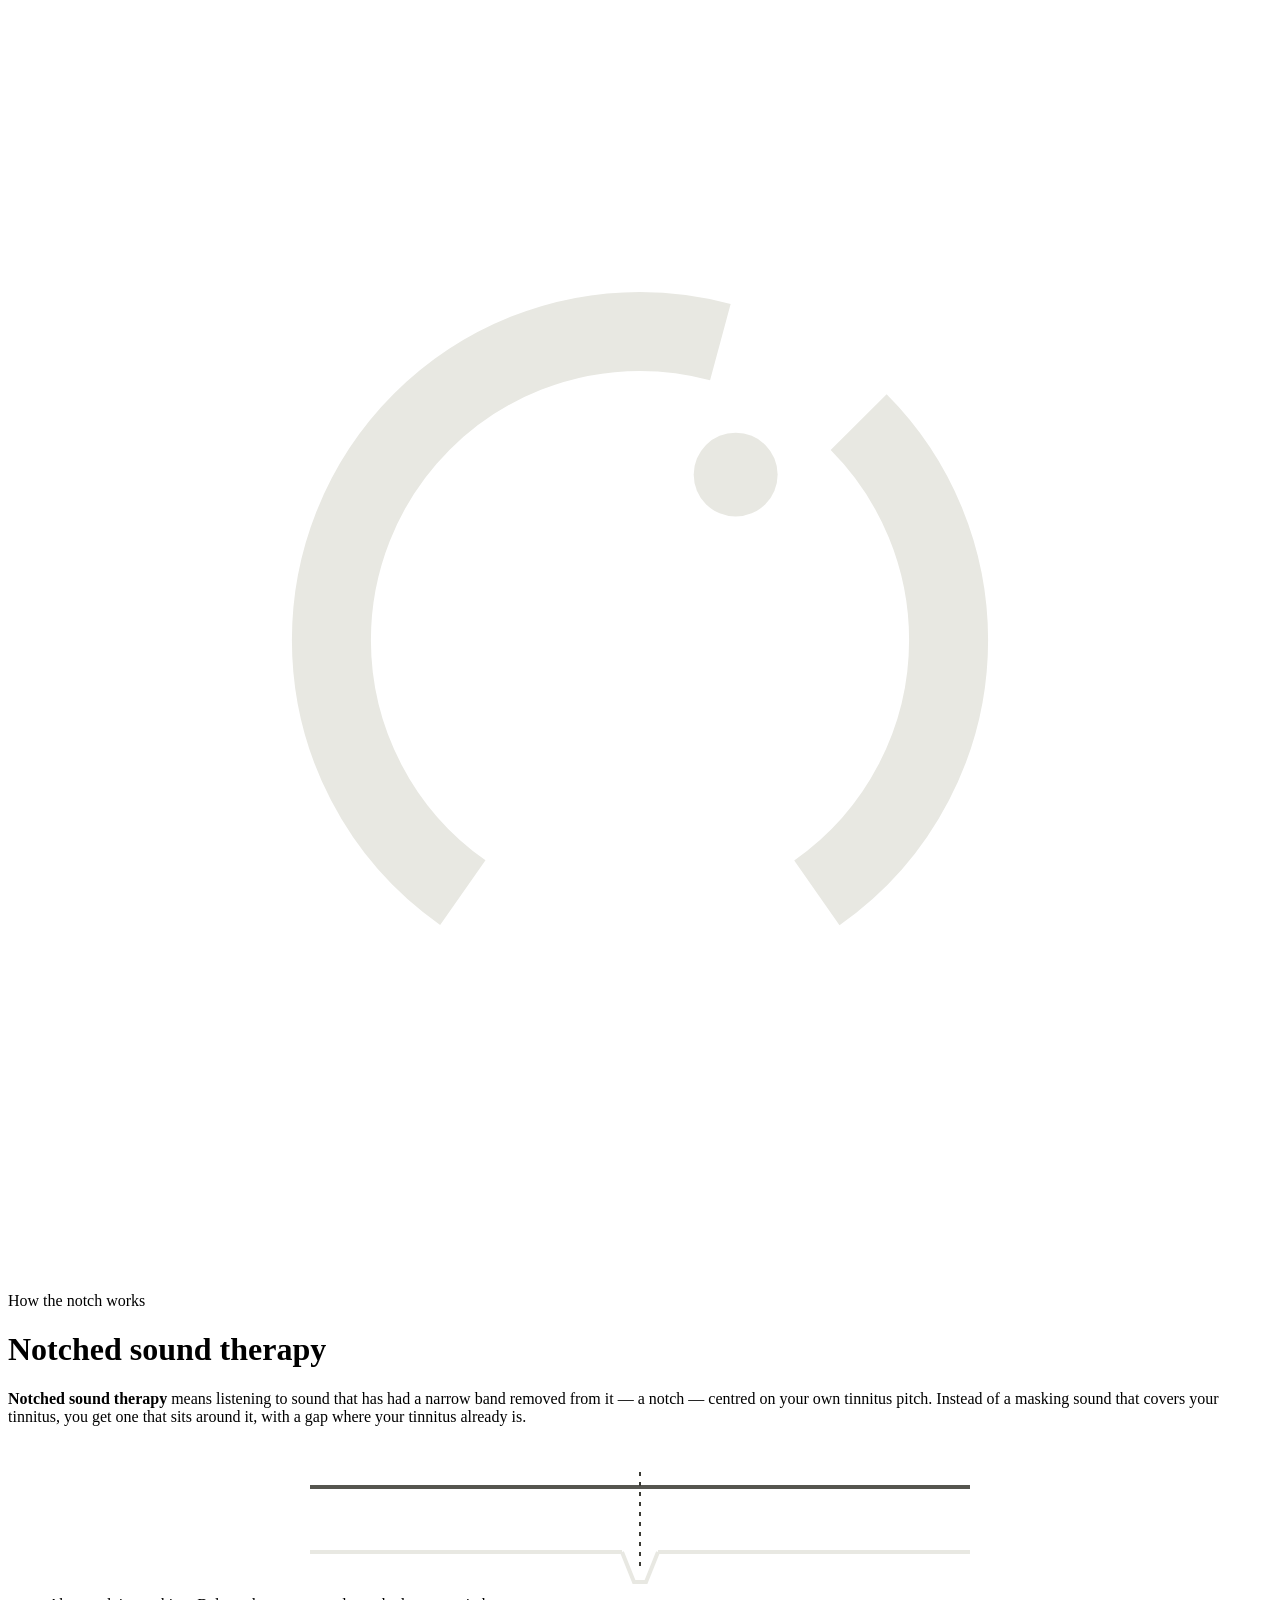
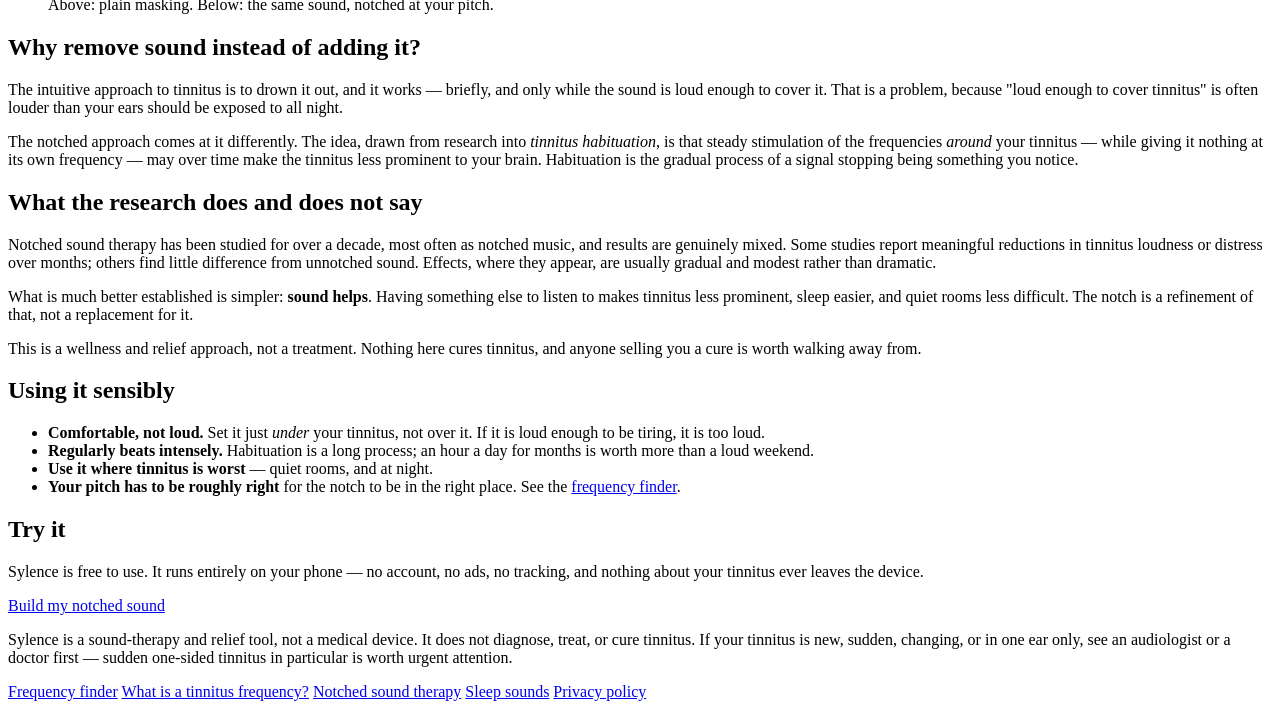
==== notched-sound-therapy/index.html @ 57c47a02 "Add four landing pages, and restyle the site to NUL Long-term organic acquisition outside Google Pla" ====
<!DOCTYPE html>
<html lang="en">
<head>
<meta charset="utf-8">
<meta name="viewport" content="width=device-width, initial-scale=1">
<title>Notched sound therapy — what the notch is, and what it is not</title>
<meta name="description" content="What notched sound therapy is: removing a narrow band around your tinnitus pitch from masking sound. How it differs from plain white noise, what the research suggests, and what it does not promise.">
<link rel="canonical" href="https://kyrillos25.github.io/sylence-privacy/notched-sound-therapy/">
<meta property="og:title" content="Notched sound therapy — what the notch is, and what it is not">
<meta property="og:description" content="What notched sound therapy is: removing a narrow band around your tinnitus pitch from masking sound. How it differs from plain white noise, what the research suggests, and what it does not promise.">
<meta property="og:type" content="article">
<link rel="preconnect" href="https://fonts.googleapis.com">
<link rel="preconnect" href="https://fonts.gstatic.com" crossorigin>
<link href="https://fonts.googleapis.com/css2?family=Space+Grotesk:wght@300;400&family=IBM+Plex+Mono:wght@400&display=swap" rel="stylesheet">
<link rel="stylesheet" href="/sylence-privacy/nul-theme.css">
</head>
<body>
<svg class="mark" viewBox="0 0 1024 1024" fill="none" aria-hidden="true">
  <circle cx="512" cy="512" r="250" stroke="#E8E8E2" stroke-width="64"
          stroke-dasharray="240.0 305.4 698.1 130.9 196.3"/>
  <circle cx="589.5" cy="378" r="34" fill="#E8E8E2"/>
</svg>
<p class="kicker">How the notch works</p>
<h1>Notched sound therapy</h1>
<p><strong>Notched sound therapy</strong> means listening to sound that has
had a narrow band removed from it &mdash; a notch &mdash; centred on your own
tinnitus pitch. Instead of a masking sound that covers your tinnitus, you get
one that sits around it, with a gap where your tinnitus already is.</p>

<figure class="spectrum">
<svg viewBox="0 0 700 150" width="100%" height="150" aria-label="A flat noise spectrum above, and the same spectrum below with a narrow notch cut out of the middle.">
  <g stroke="#55554F" stroke-width="4">
    <path d="M20 45 H680" fill="none"/>
  </g>
  <g stroke="#E8E8E2" stroke-width="4" fill="none">
    <path d="M20 110 H332"/>
    <path d="M332 110 L344 140 L356 140 L368 110"/>
    <path d="M368 110 H680"/>
  </g>
  <line x1="350" y1="30" x2="350" y2="130" stroke="#3A3A34" stroke-width="2" stroke-dasharray="4 6"/>
</svg>
<figcaption>Above: plain masking. Below: the same sound, notched at your pitch.</figcaption>
</figure>

<h2>Why remove sound instead of adding it?</h2>
<p>The intuitive approach to tinnitus is to drown it out, and it works &mdash;
briefly, and only while the sound is loud enough to cover it. That is a
problem, because "loud enough to cover tinnitus" is often louder than your ears
should be exposed to all night.</p>
<p>The notched approach comes at it differently. The idea, drawn from research
into <em>tinnitus habituation</em>, is that steady stimulation of the
frequencies <em>around</em> your tinnitus &mdash; while giving it nothing at
its own frequency &mdash; may over time make the tinnitus less prominent to
your brain. Habituation is the gradual process of a signal stopping being
something you notice.</p>

<h2>What the research does and does not say</h2>
<p>Notched sound therapy has been studied for over a decade, most often as
notched music, and results are genuinely mixed. Some studies report meaningful
reductions in tinnitus loudness or distress over months; others find little
difference from unnotched sound. Effects, where they appear, are usually
gradual and modest rather than dramatic.</p>
<p>What is much better established is simpler: <strong>sound helps</strong>.
Having something else to listen to makes tinnitus less prominent, sleep easier,
and quiet rooms less difficult. The notch is a refinement of that, not a
replacement for it.</p>
<p class="note">This is a wellness and relief approach, not a treatment.
Nothing here cures tinnitus, and anyone selling you a cure is worth walking
away from.</p>

<h2>Using it sensibly</h2>
<ul>
  <li><strong>Comfortable, not loud.</strong> Set it just <em>under</em> your
  tinnitus, not over it. If it is loud enough to be tiring, it is too loud.</li>
  <li><strong>Regularly beats intensely.</strong> Habituation is a long
  process; an hour a day for months is worth more than a loud weekend.</li>
  <li><strong>Use it where tinnitus is worst</strong> &mdash; quiet rooms, and
  at night.</li>
  <li><strong>Your pitch has to be roughly right</strong> for the notch to be
  in the right place. See the
  <a href="/sylence-privacy/tinnitus-frequency-finder/">frequency finder</a>.</li>
</ul>

<h2>Try it</h2>
<p>Sylence is free to use. It runs entirely on your phone &mdash; no account,
no ads, no tracking, and nothing about your tinnitus ever leaves the device.</p>
<p><a class="cta" href="https://play.google.com/store/apps/details?id=com.geekbug.sylence">Build my notched sound</a></p>

<p class="note">Sylence is a sound-therapy and relief tool, not a
medical device. It does not diagnose, treat, or cure tinnitus. If your tinnitus
is new, sudden, changing, or in one ear only, see an audiologist or a doctor
first &mdash; sudden one-sided tinnitus in particular is worth urgent
attention.</p>
<nav class="foot">
  <a href="/sylence-privacy/tinnitus-frequency-finder/">Frequency finder</a>
  <a href="/sylence-privacy/what-is-tinnitus-frequency/">What is a tinnitus frequency?</a>
  <a href="/sylence-privacy/notched-sound-therapy/">Notched sound therapy</a>
  <a href="/sylence-privacy/tinnitus-sleep-sounds/">Sleep sounds</a>
  <a href="/sylence-privacy/">Privacy policy</a>
</nav>
</body>
</html>
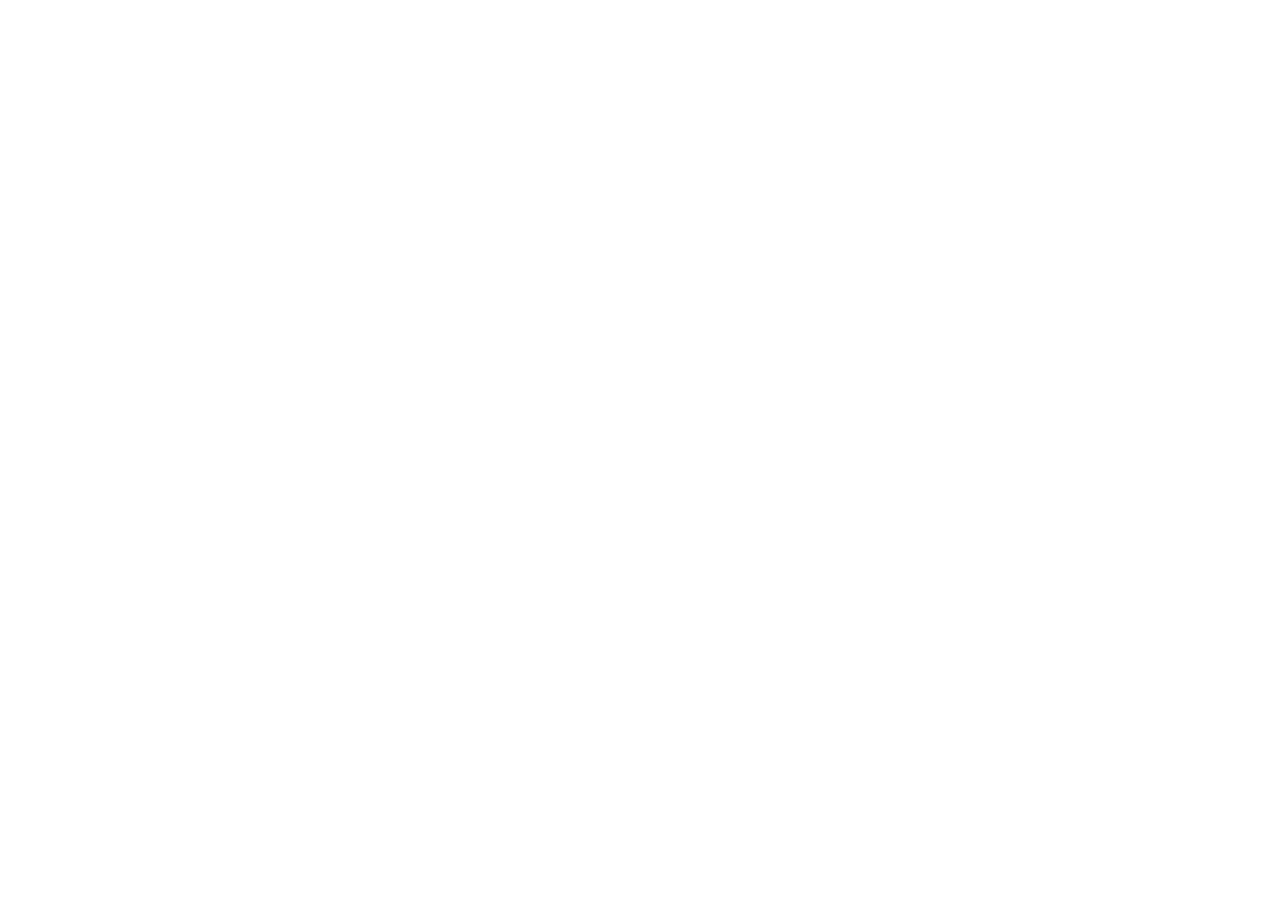
==== commit 7bf69d18: "Point the four answer pages at sylence.app The articles now live on the product's own domain at the " ====
--- a/notched-sound-therapy/index.html
+++ b/notched-sound-therapy/index.html
@@ -3,100 +3,20 @@
 <head>
 <meta charset="utf-8">
 <meta name="viewport" content="width=device-width, initial-scale=1">
-<title>Notched sound therapy — what the notch is, and what it is not</title>
-<meta name="description" content="What notched sound therapy is: removing a narrow band around your tinnitus pitch from masking sound. How it differs from plain white noise, what the research suggests, and what it does not promise.">
-<link rel="canonical" href="https://kyrillos25.github.io/sylence-privacy/notched-sound-therapy/">
-<meta property="og:title" content="Notched sound therapy — what the notch is, and what it is not">
-<meta property="og:description" content="What notched sound therapy is: removing a narrow band around your tinnitus pitch from masking sound. How it differs from plain white noise, what the research suggests, and what it does not promise.">
-<meta property="og:type" content="article">
-<link rel="preconnect" href="https://fonts.googleapis.com">
-<link rel="preconnect" href="https://fonts.gstatic.com" crossorigin>
-<link href="https://fonts.googleapis.com/css2?family=Space+Grotesk:wght@300;400&family=IBM+Plex+Mono:wght@400&display=swap" rel="stylesheet">
+<title>Moved &mdash; Notched sound therapy</title>
+<link rel="canonical" href="https://sylence.app/notched-sound-therapy/">
+<meta http-equiv="refresh" content="0; url=https://sylence.app/notched-sound-therapy/">
 <link rel="stylesheet" href="/sylence-privacy/nul-theme.css">
 </head>
 <body>
-<svg class="mark" viewBox="0 0 1024 1024" fill="none" aria-hidden="true">
-  <circle cx="512" cy="512" r="250" stroke="#E8E8E2" stroke-width="64"
-          stroke-dasharray="240.0 305.4 698.1 130.9 196.3"/>
-  <circle cx="589.5" cy="378" r="34" fill="#E8E8E2"/>
-</svg>
-<p class="kicker">How the notch works</p>
-<h1>Notched sound therapy</h1>
-<p><strong>Notched sound therapy</strong> means listening to sound that has
-had a narrow band removed from it &mdash; a notch &mdash; centred on your own
-tinnitus pitch. Instead of a masking sound that covers your tinnitus, you get
-one that sits around it, with a gap where your tinnitus already is.</p>
-
-<figure class="spectrum">
-<svg viewBox="0 0 700 150" width="100%" height="150" aria-label="A flat noise spectrum above, and the same spectrum below with a narrow notch cut out of the middle.">
-  <g stroke="#55554F" stroke-width="4">
-    <path d="M20 45 H680" fill="none"/>
-  </g>
-  <g stroke="#E8E8E2" stroke-width="4" fill="none">
-    <path d="M20 110 H332"/>
-    <path d="M332 110 L344 140 L356 140 L368 110"/>
-    <path d="M368 110 H680"/>
-  </g>
-  <line x1="350" y1="30" x2="350" y2="130" stroke="#3A3A34" stroke-width="2" stroke-dasharray="4 6"/>
-</svg>
-<figcaption>Above: plain masking. Below: the same sound, notched at your pitch.</figcaption>
-</figure>
-
-<h2>Why remove sound instead of adding it?</h2>
-<p>The intuitive approach to tinnitus is to drown it out, and it works &mdash;
-briefly, and only while the sound is loud enough to cover it. That is a
-problem, because "loud enough to cover tinnitus" is often louder than your ears
-should be exposed to all night.</p>
-<p>The notched approach comes at it differently. The idea, drawn from research
-into <em>tinnitus habituation</em>, is that steady stimulation of the
-frequencies <em>around</em> your tinnitus &mdash; while giving it nothing at
-its own frequency &mdash; may over time make the tinnitus less prominent to
-your brain. Habituation is the gradual process of a signal stopping being
-something you notice.</p>
-
-<h2>What the research does and does not say</h2>
-<p>Notched sound therapy has been studied for over a decade, most often as
-notched music, and results are genuinely mixed. Some studies report meaningful
-reductions in tinnitus loudness or distress over months; others find little
-difference from unnotched sound. Effects, where they appear, are usually
-gradual and modest rather than dramatic.</p>
-<p>What is much better established is simpler: <strong>sound helps</strong>.
-Having something else to listen to makes tinnitus less prominent, sleep easier,
-and quiet rooms less difficult. The notch is a refinement of that, not a
-replacement for it.</p>
-<p class="note">This is a wellness and relief approach, not a treatment.
-Nothing here cures tinnitus, and anyone selling you a cure is worth walking
-away from.</p>
-
-<h2>Using it sensibly</h2>
-<ul>
-  <li><strong>Comfortable, not loud.</strong> Set it just <em>under</em> your
-  tinnitus, not over it. If it is loud enough to be tiring, it is too loud.</li>
-  <li><strong>Regularly beats intensely.</strong> Habituation is a long
-  process; an hour a day for months is worth more than a loud weekend.</li>
-  <li><strong>Use it where tinnitus is worst</strong> &mdash; quiet rooms, and
-  at night.</li>
-  <li><strong>Your pitch has to be roughly right</strong> for the notch to be
-  in the right place. See the
-  <a href="/sylence-privacy/tinnitus-frequency-finder/">frequency finder</a>.</li>
-</ul>
-
-<h2>Try it</h2>
-<p>Sylence is free to use. It runs entirely on your phone &mdash; no account,
-no ads, no tracking, and nothing about your tinnitus ever leaves the device.</p>
-<p><a class="cta" href="https://play.google.com/store/apps/details?id=com.geekbug.sylence">Build my notched sound</a></p>
-
-<p class="note">Sylence is a sound-therapy and relief tool, not a
-medical device. It does not diagnose, treat, or cure tinnitus. If your tinnitus
-is new, sudden, changing, or in one ear only, see an audiologist or a doctor
-first &mdash; sudden one-sided tinnitus in particular is worth urgent
-attention.</p>
-<nav class="foot">
-  <a href="/sylence-privacy/tinnitus-frequency-finder/">Frequency finder</a>
-  <a href="/sylence-privacy/what-is-tinnitus-frequency/">What is a tinnitus frequency?</a>
-  <a href="/sylence-privacy/notched-sound-therapy/">Notched sound therapy</a>
-  <a href="/sylence-privacy/tinnitus-sleep-sounds/">Sleep sounds</a>
-  <a href="/sylence-privacy/">Privacy policy</a>
-</nav>
+<p class="kicker">Moved</p>
+<h1>This page now lives at sylence.app</h1>
+<p>&ldquo;Notched sound therapy&rdquo; has moved to
+<a href="https://sylence.app/notched-sound-therapy/">sylence.app/notched-sound-therapy/</a>.
+You should be redirected automatically.</p>
+<p class="note">The privacy policy and the data-deletion anchor have
+<strong>not</strong> moved and are not going to: they stay at
+<a href="/sylence-privacy/">this address</a>, because that URL is the one
+declared to Google Play and to every copy of the app already installed.</p>
 </body>
 </html>
